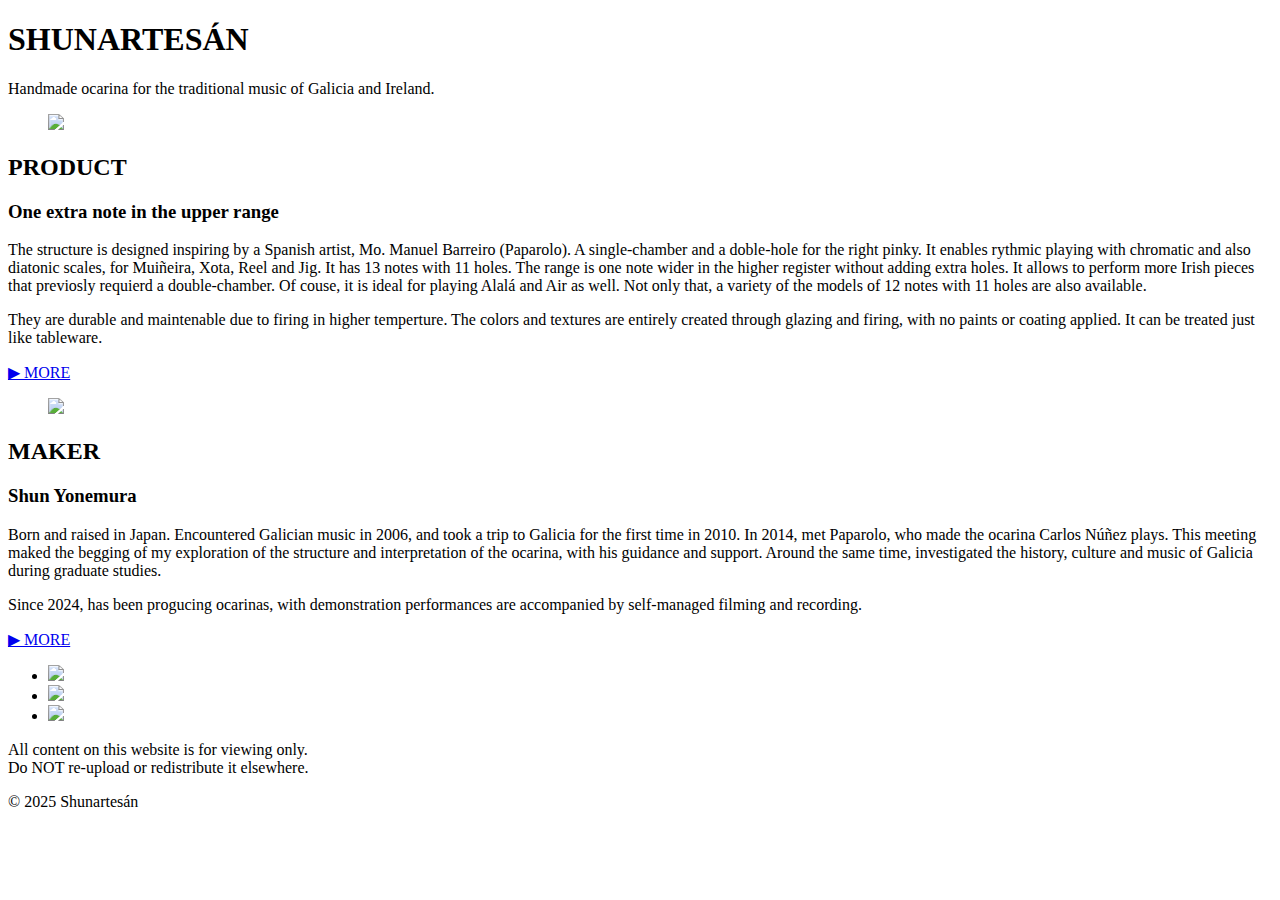
==== index.html @ 53fcfc3d "Create index.html" ====
<!DOCTYPE html>
<html lang="en">
    <head>
        <meta charset="utf-8">
        <title>SHUNARTESÁN</title>
        <link rel="stylesheet" href="./style.css">
    </head>
    <body>
        <main>
            <div class="container">
                <header>
                    <h1>SHUNARTESÁN</h1>
                    <p>
                        Handmade ocarina for the traditional music of Galicia and Ireland.
                    </p>
                </header>
                <section id="sec1">
                    <div class="flexbox">
                        <div class="card">
                            <figure>
                                <img src="img/001.jpg">
                            </figure>
                            <div class="cardtext">
                                <h2>PRODUCT</h2>
                                <h3>One extra note in the upper range</h3>
                                <p>
                                    The structure is designed inspiring by a Spanish artist, 
                                    Mo. Manuel Barreiro (Paparolo).  
                                    A single-chamber and a doble-hole for the right pinky. 
                                    It enables rythmic playing with chromatic and also diatonic scales, 
                                    for Muiñeira, Xota, Reel and Jig.  
                                    It has 13 notes with 11 holes.  
                                    The range is one note wider in the higher register 
                                    without adding extra holes.  
                                    It allows to perform more Irish pieces 
                                    that previosly requierd a double-chamber.  
                                    Of couse, it is ideal for playing Alalá and Air as well.  
                                    Not only that, 
                                    a variety of the models of 12 notes with 11 holes are also available. 
                                </p>
                                <p>
                                    They are durable and maintenable due to firing in higher temperture.  
                                    The colors and textures are entirely created through glazing and firing, 
                                    with no paints or coating applied.  
                                    It can be treated just like tableware. 
                                </p>
                            </div>
                            <div class="brbtn">
                                <a href="product.html" class="btn">▶︎ MORE</a> 
                            </div>   
                        </div>
                        <div class="card">
                            <figure>
                                <img src="img/002.jpg">
                            </figure>
                            <div class="cardtext">
                                <h2>MAKER</h2>
                                <h3>Shun Yonemura</h3>
                                <P>
                                    Born and raised in Japan. 
                                    Encountered Galician music in 2006,
                                    and took a trip to Galicia for the first time in 2010.
                                    In 2014, met Paparolo, who made the ocarina Carlos Núñez plays. 
                                    This meeting maked the begging of my exploration of the structure and interpretation of the ocarina, 
                                    with his guidance and support. 
                                    Around the same time, 
                                    investigated the history, culture and music of Galicia during graduate studies. 
                                </P>
                                <p>
                                    Since 2024, has been progucing ocarinas, with
                                    demonstration performances are accompanied 
                                    by self-managed filming and recording.
                                </p>
                            </div>
                            <div class="brbtn">
                                <a href="maker.html" class="btn">▶︎ MORE</a> 
                            </div>     
                        </div>
                    </div>                   
                </section>
                <section>
                    <div class="bar">
                        <ul class="inline">
                            <li>
                                <a href=""><img class="icon" src="img/icon/Instagram.png"></a>
                            </li>
                            <li>
                                <a href=""><img class="icon" src="img/icon/Facebook.png"></a>
                            </li>
                            <li>
                                <a href=""><img class="icon" src="img/icon/Youtube.png"></a>
                            </li>
                        </ul>
                    </div>
                </section>
            </div>
            <footer>
                <p>
                    All content on this website is for viewing only.<br>
                    Do NOT re-upload or redistribute it elsewhere.
                </p>
                © 2025 Shunartesán
            </footer>
        </main>
    </body>
</html>
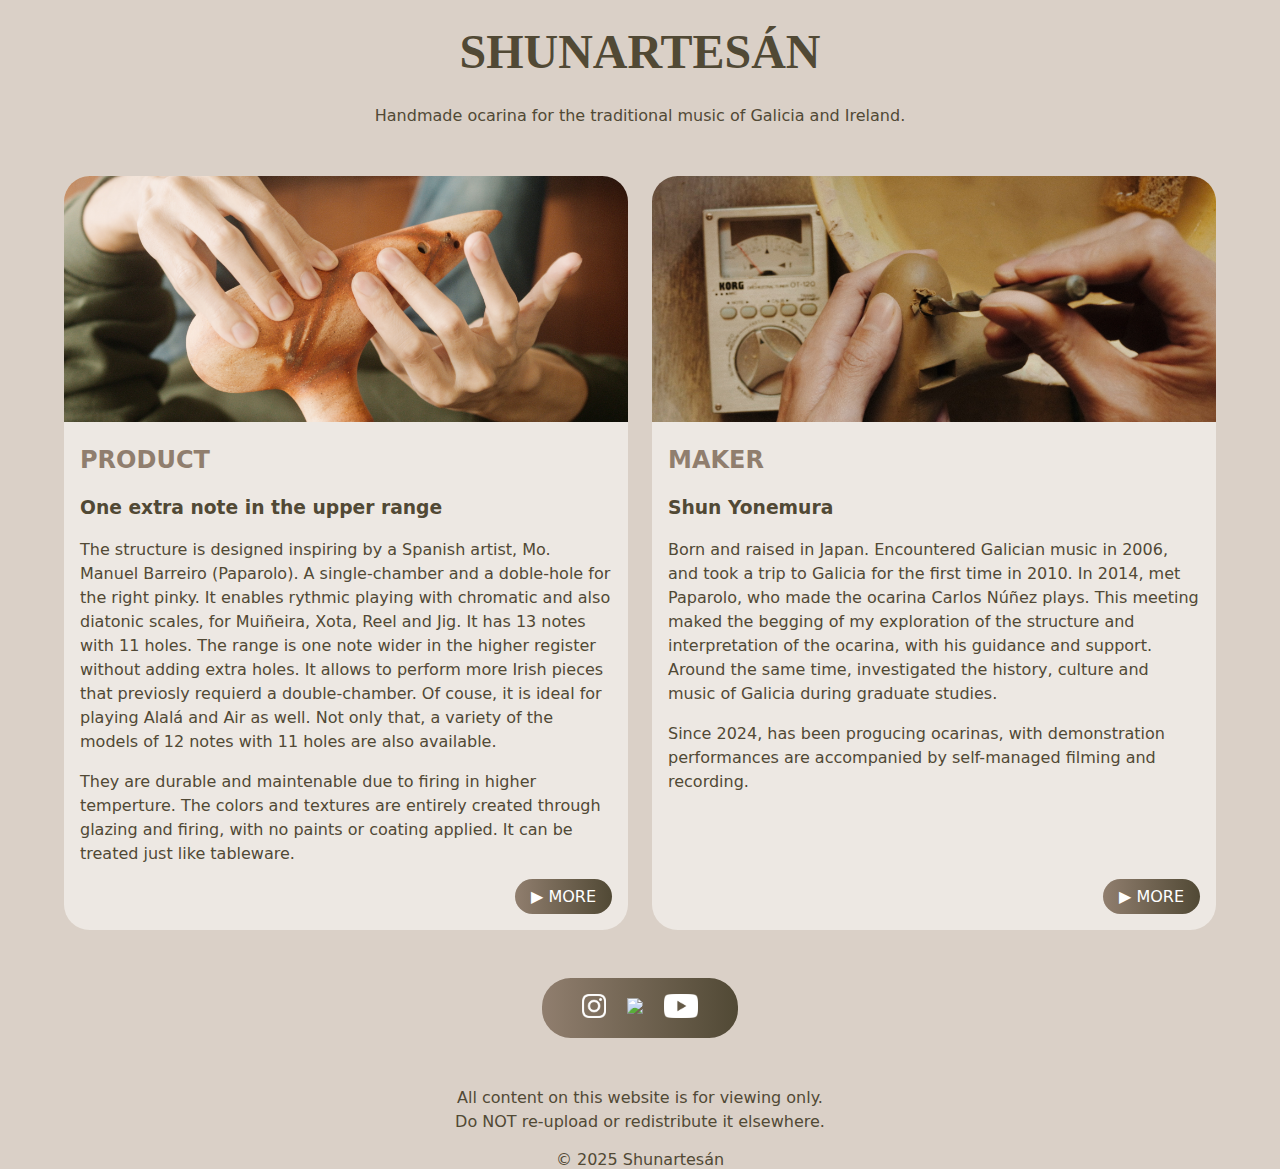
==== commit 838c1e60: "Update index.html" ====
--- a/index.html
+++ b/index.html
@@ -18,7 +18,7 @@
                     <div class="flexbox">
                         <div class="card">
                             <figure>
-                                <img src="img/001.jpg">
+                                <img src="001.jpg">
                             </figure>
                             <div class="cardtext">
                                 <h2>PRODUCT</h2>
@@ -51,7 +51,7 @@
                         </div>
                         <div class="card">
                             <figure>
-                                <img src="img/002.jpg">
+                                <img src="002.jpg">
                             </figure>
                             <div class="cardtext">
                                 <h2>MAKER</h2>
@@ -82,13 +82,13 @@
                     <div class="bar">
                         <ul class="inline">
                             <li>
-                                <a href=""><img class="icon" src="img/icon/Instagram.png"></a>
+                                <a href=""><img class="icon" src="Instagram.png"></a>
                             </li>
                             <li>
-                                <a href=""><img class="icon" src="img/icon/Facebook.png"></a>
+                                <a href=""><img class="icon" src="icon/Facebook.png"></a>
                             </li>
                             <li>
-                                <a href=""><img class="icon" src="img/icon/Youtube.png"></a>
+                                <a href=""><img class="icon" src="Youtube.png"></a>
                             </li>
                         </ul>
                     </div>
--- a/style.css
+++ b/style.css
@@ -0,0 +1,230 @@
+@charset "UTF-8";
+
+@import url("https://fonts.googleapis.com/css2?family=Open+Sans:ital,wght@0,300..800;1,300..800&display=swap");
+
+input[type="submit"] {
+    -webkit-appearance: none;
+    border-radius: 0;
+}
+
+html {
+    box-sizing: border-box;
+    -ms-overflow-style: scrollbar;
+    font-size: medium;
+}
+
+*,
+*::after,
+*::before {
+  box-sizing: border-box;
+}
+
+body {
+    background: #DAD0C7;
+    color: #514935;
+    margin: 0;
+    padding: 0;
+    font-size: 1rem;
+    font-family: system-ui;
+}
+
+.container {
+    width: 90%;
+    padding: auto;
+    margin: auto;
+}
+
+header {
+    text-align: center;
+}
+
+section {
+    margin: 3rem auto;
+}
+
+h1,
+h2,
+h3,
+h4,
+h5,
+img,
+p {
+    margin: 0;
+    padding: 0;
+}
+
+h1,
+h2,
+h3,
+h4,
+h5,
+p {
+    line-height: 1.5em;
+}
+
+h1 {
+    text-align: center;
+    font-family: "Gill Sans";
+    font-size: 3rem;
+    width: -webkit-fit-content;
+    width: -moz-fit-content;
+    width: fit-content;
+    margin: 1rem auto 0;
+}
+
+h2 {
+    color: #907E6E;
+}
+
+h3 {
+    margin: 1rem 0 0;
+}
+
+p {
+    margin: 1rem 0 1rem;
+}
+
+footer {
+    text-align: center
+}
+
+a {
+    text-decoration: none;
+    color: #514935;
+}
+
+hr {
+    border: none;
+    height: 0.1rem;
+    margin: 2em auto;
+    width: 100%;
+}
+
+a.btn, a.btnlight {
+    display: block;
+    text-decoration: none;
+    text-align: center;
+    padding: 0.5rem 1rem;
+    border-radius: 1.2rem;
+    width: -webkit-fit-content;
+    width: -moz-fit-content;
+    width: fit-content;
+    margin: 1rem;
+}
+
+a.btn {
+    color: #FFFFFF;
+    background: linear-gradient(to right, #907E6E, #514935);
+}
+
+a.btnlight {
+    color: #514935;
+    background: #EDE8E3;
+}
+
+.brbtn {
+    position: absolute;
+    right: 0;
+    bottom: 0;
+}
+
+.cbtn {
+    display: flex;
+    justify-content: center;
+}
+
+.flexbox {
+    display: grid;
+    grid-template-columns: repeat(auto-fit, minmax(25rem, 1fr));
+    column-gap: 1.5rem;
+    row-gap: 1em;
+}
+
+.box, .card {
+    border: none;
+    background: #EDE8E3;
+    color: #514935;
+    border-radius: 1.6rem;
+    position: relative;
+    overflow: hidden;
+}
+
+.box {
+    padding: 2rem 1rem 2rem 1rem;
+}
+
+.card {
+    padding-bottom: 3rem;
+}
+
+.card figure {
+    margin: 0;
+    width: 100%;
+    height: 100%;
+    display: block;
+    width: auto;
+    -webkit-box-flex: 1;
+            flex: 1;
+    height: auto;
+}
+
+.card figure img {
+    width: 100%;
+    height: 100%;
+    -o-object-fit: cover;
+       object-fit: cover;
+}
+
+.cardtext {
+    margin: 1rem;
+}
+
+.bar {
+    display: flex;
+    justify-content: center;
+    color: #FFFFFF;
+    background: linear-gradient(to right, #907E6E, #514935);
+    height: auto;
+    min-height: 40px;
+    padding: 0 2em;
+    width: fit-content;
+    border-radius: 1.8rem;
+    margin: auto;
+
+}
+
+ul.inline {
+    list-style-type: none;
+	padding-left: 0;
+	text-align: center;
+}
+
+ul.inline li{
+	display: inline;
+}
+
+.icon {
+    width: auto;
+    height: 1.5rem;
+    min-height: 20px;
+    margin: 0 0.5em;
+}
+
+table, table td, table th {
+    border: none;
+}
+
+table th {
+    padding: 0.2rem 1rem;
+    text-align: left;
+}
+  
+table td {
+    padding: 0.2rem 1rem;
+    text-align: left;
+}
+
+table td.left {
+    width: 8rem;
+    text-align: right;
+}
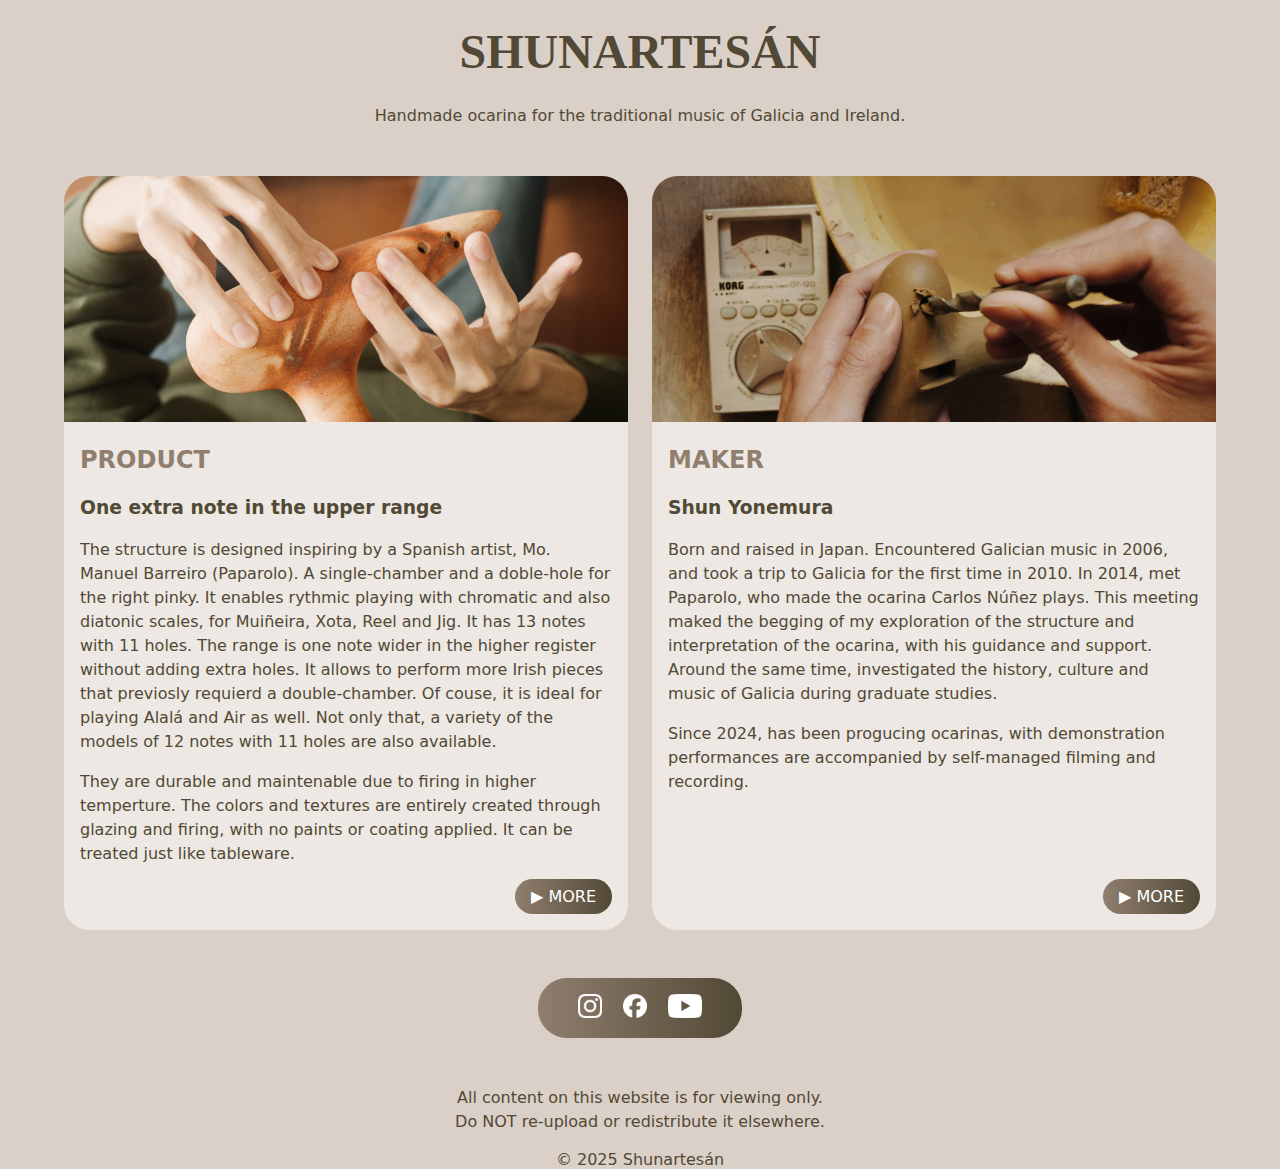
==== commit 83106388: "Update index.html" ====
--- a/index.html
+++ b/index.html
@@ -82,13 +82,13 @@
                     <div class="bar">
                         <ul class="inline">
                             <li>
-                                <a href=""><img class="icon" src="Instagram.png"></a>
+                                <a href=""><img class="icon" src="Instagram.png" alt="instagram"></a>
                             </li>
                             <li>
-                                <a href=""><img class="icon" src="icon/Facebook.png"></a>
+                                <a href=""><img class="icon" src="Facebook.png" alt="facebook"></a>
                             </li>
                             <li>
-                                <a href=""><img class="icon" src="Youtube.png"></a>
+                                <a href=""><img class="icon" src="Youtube.png" alt="youtube"></a>
                             </li>
                         </ul>
                     </div>
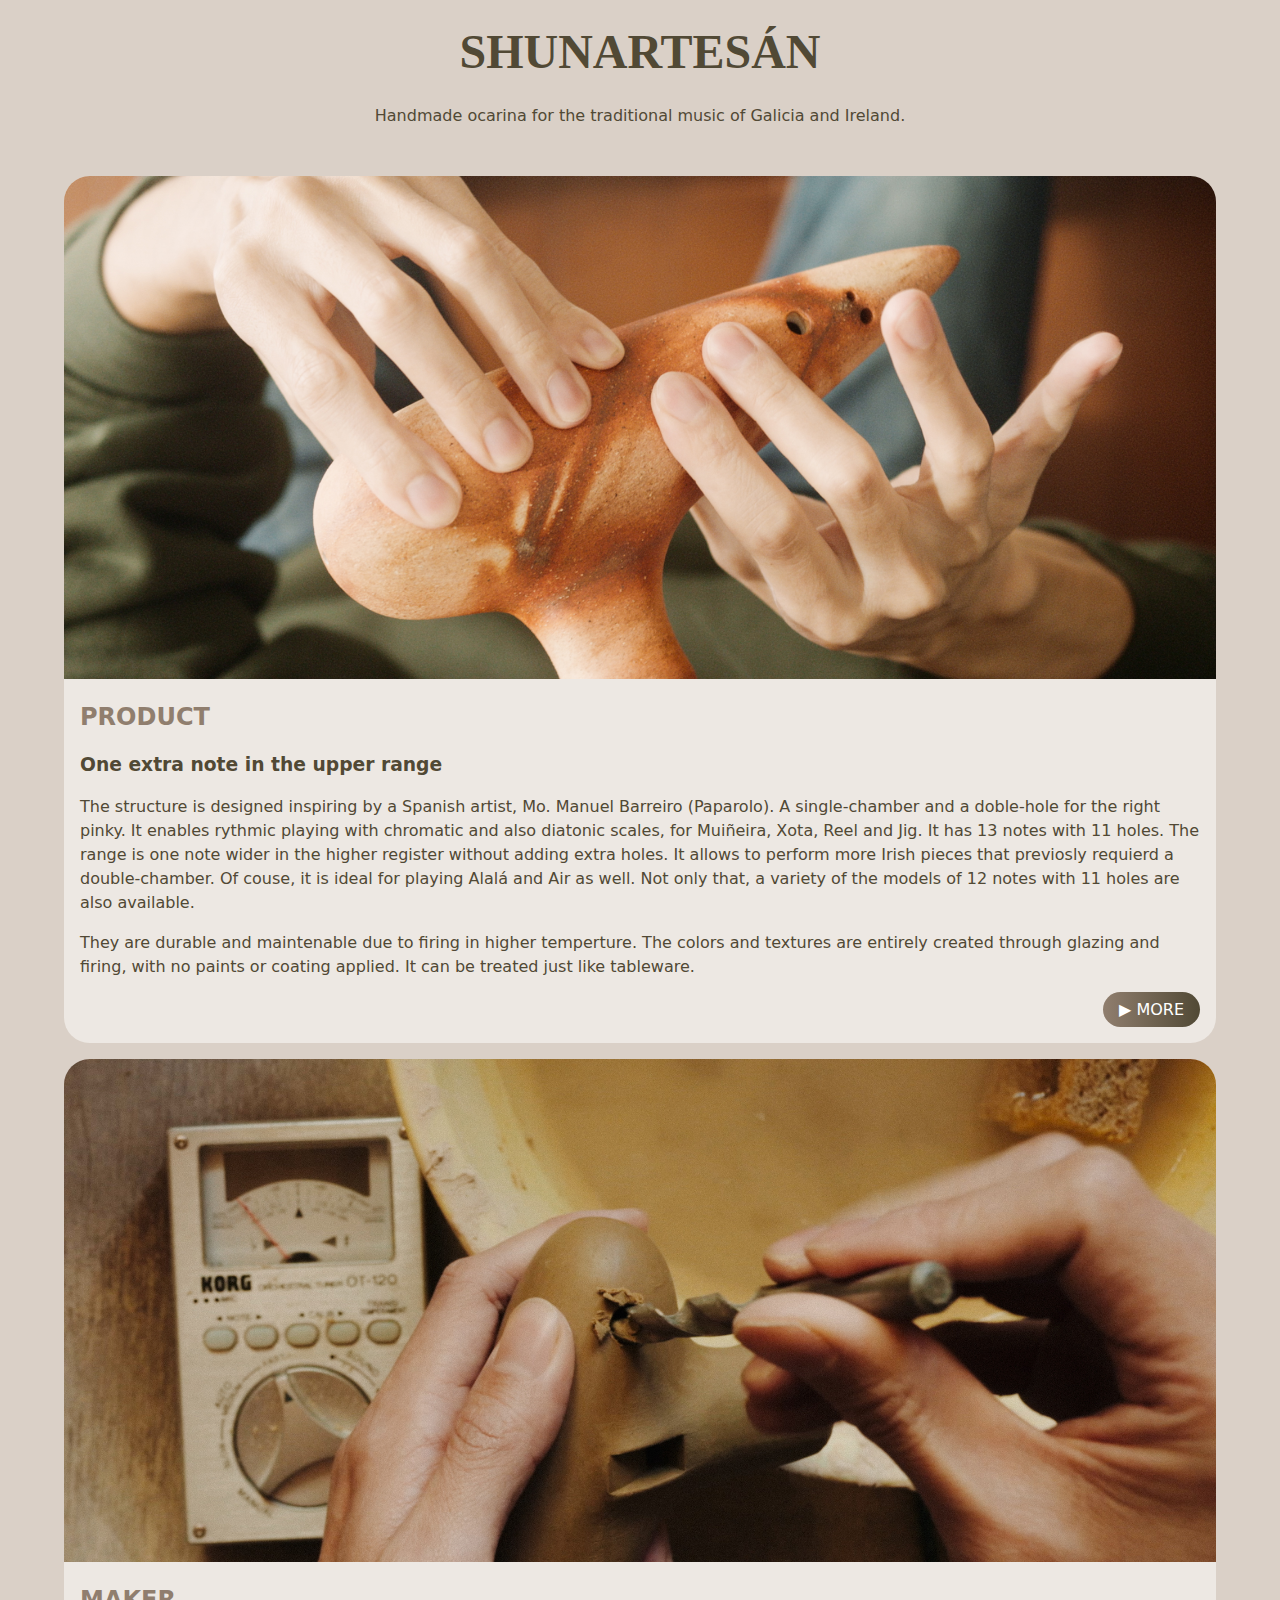
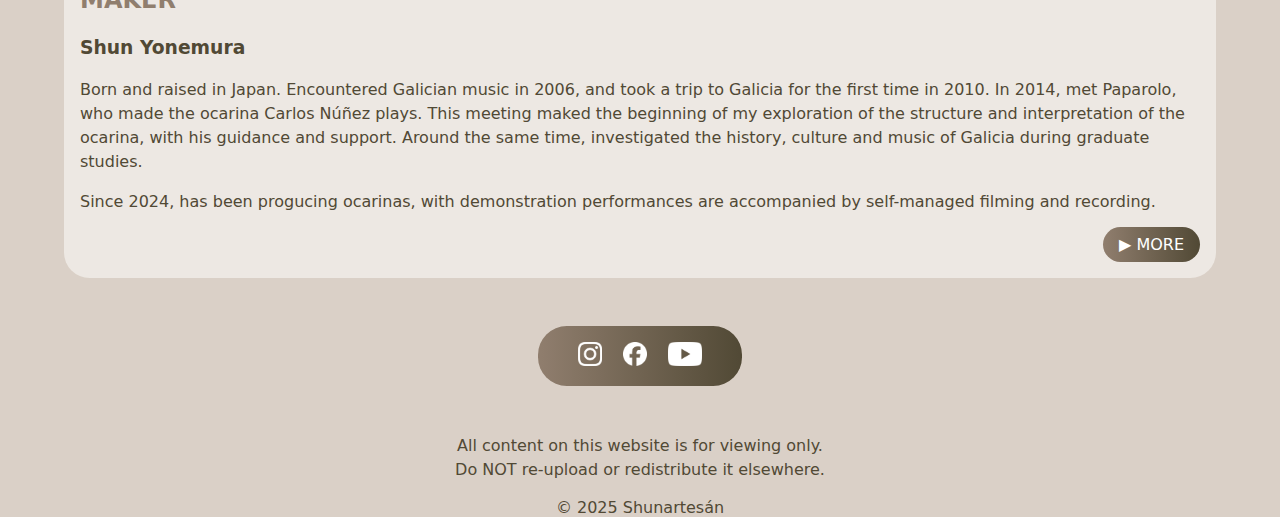
==== commit 66e65ba7: "Update index.html" ====
--- a/index.html
+++ b/index.html
@@ -61,7 +61,7 @@
                                     Encountered Galician music in 2006,
                                     and took a trip to Galicia for the first time in 2010.
                                     In 2014, met Paparolo, who made the ocarina Carlos Núñez plays. 
-                                    This meeting maked the begging of my exploration of the structure and interpretation of the ocarina, 
+                                    This meeting maked the beginning of my exploration of the structure and interpretation of the ocarina, 
                                     with his guidance and support. 
                                     Around the same time, 
                                     investigated the history, culture and music of Galicia during graduate studies. 
@@ -82,13 +82,13 @@
                     <div class="bar">
                         <ul class="inline">
                             <li>
-                                <a href=""><img class="icon" src="Instagram.png" alt="instagram"></a>
+                                <a href="https://www.instagram.com/shunartesan/"><img class="icon" src="instagram.png" alt="instagram"></a>
                             </li>
                             <li>
-                                <a href=""><img class="icon" src="Facebook.png" alt="facebook"></a>
+                                <a href="https://www.facebook.com/shun.yonemura.9/"><img class="icon" src="facebook.png" alt="facebook"></a>
                             </li>
                             <li>
-                                <a href=""><img class="icon" src="Youtube.png" alt="youtube"></a>
+                                <a href="https://www.youtube.com/channel/UCtb8GCc8_8WRlU308ebKlzw"><img class="icon" src="youtube.png" alt="youtube"></a>
                             </li>
                         </ul>
                     </div>
--- a/style.css
+++ b/style.css
@@ -135,7 +135,7 @@
 
 .flexbox {
     display: grid;
-    grid-template-columns: repeat(auto-fit, minmax(25rem, 1fr));
+    <!-- grid-template-columns: repeat(auto-fit, minmax(25rem, 1fr)); -->
     column-gap: 1.5rem;
     row-gap: 1em;
 }
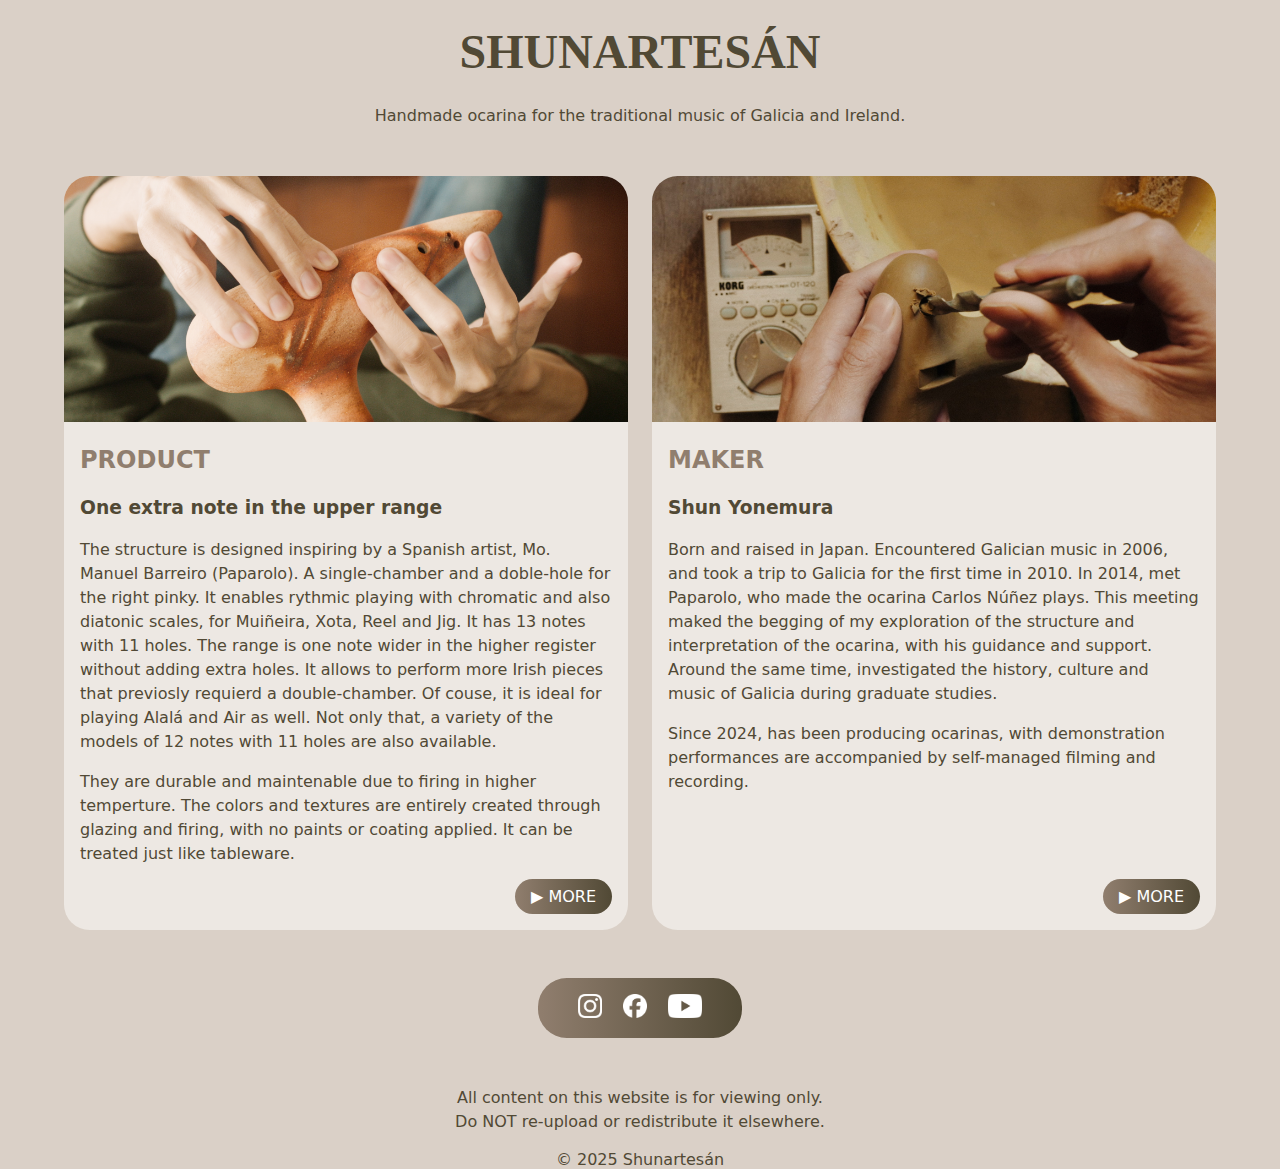
==== commit 4dfe0a99: "Update index.html" ====
--- a/index.html
+++ b/index.html
@@ -61,13 +61,13 @@
                                     Encountered Galician music in 2006,
                                     and took a trip to Galicia for the first time in 2010.
                                     In 2014, met Paparolo, who made the ocarina Carlos Núñez plays. 
-                                    This meeting maked the beginning of my exploration of the structure and interpretation of the ocarina, 
+                                    This meeting maked the begging of my exploration of the structure and interpretation of the ocarina, 
                                     with his guidance and support. 
                                     Around the same time, 
                                     investigated the history, culture and music of Galicia during graduate studies. 
                                 </P>
                                 <p>
-                                    Since 2024, has been progucing ocarinas, with
+                                    Since 2024, has been producing ocarinas, with
                                     demonstration performances are accompanied 
                                     by self-managed filming and recording.
                                 </p>
@@ -82,13 +82,13 @@
                     <div class="bar">
                         <ul class="inline">
                             <li>
-                                <a href="https://www.instagram.com/shunartesan/"><img class="icon" src="instagram.png" alt="instagram"></a>
+                                <a href="https://www.instagram.com/shunartesan"><img class="icon" src="instagram.png"></a>
                             </li>
                             <li>
-                                <a href="https://www.facebook.com/shun.yonemura.9/"><img class="icon" src="facebook.png" alt="facebook"></a>
+                                <a href="https://www.facebook.com/shun.yonemura.9/"><img class="icon" src="facebook.png"></a>
                             </li>
                             <li>
-                                <a href="https://www.youtube.com/channel/UCtb8GCc8_8WRlU308ebKlzw"><img class="icon" src="youtube.png" alt="youtube"></a>
+                                <a href="https://www.youtube.com/channel/UCtb8GCc8_8WRlU308ebKlzw"><img class="icon" src="youtube.png"></a>
                             </li>
                         </ul>
                     </div>
--- a/style.css
+++ b/style.css
@@ -135,7 +135,7 @@
 
 .flexbox {
     display: grid;
-    <!-- grid-template-columns: repeat(auto-fit, minmax(25rem, 1fr)); -->
+    grid-template-columns: repeat(auto-fit, minmax(30rem, 1fr));
     column-gap: 1.5rem;
     row-gap: 1em;
 }
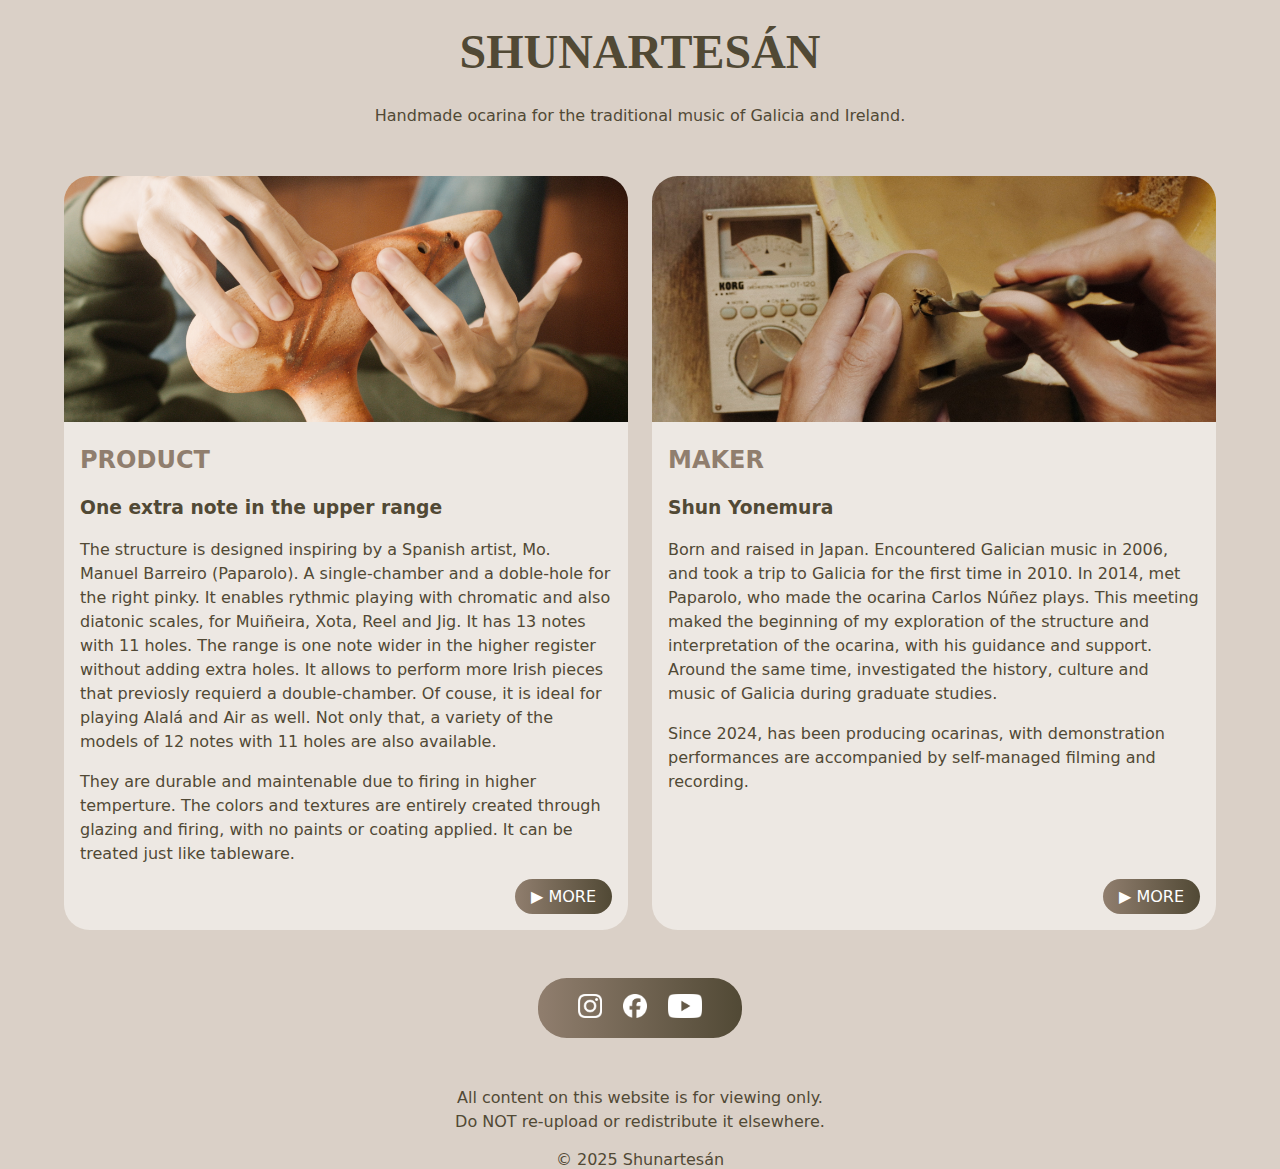
==== commit 337b42ce: "Update index.html" ====
--- a/index.html
+++ b/index.html
@@ -61,7 +61,7 @@
                                     Encountered Galician music in 2006,
                                     and took a trip to Galicia for the first time in 2010.
                                     In 2014, met Paparolo, who made the ocarina Carlos Núñez plays. 
-                                    This meeting maked the begging of my exploration of the structure and interpretation of the ocarina, 
+                                    This meeting maked the beginning of my exploration of the structure and interpretation of the ocarina, 
                                     with his guidance and support. 
                                     Around the same time, 
                                     investigated the history, culture and music of Galicia during graduate studies. 
--- a/style.css
+++ b/style.css
@@ -210,6 +210,13 @@
     margin: 0 0.5em;
 }
 
+.fingering {
+    width: 100%;
+    height: 100%;
+    -o-object-fit: contain;
+       object-fit: contain;
+}
+
 table, table td, table th {
     border: none;
 }
